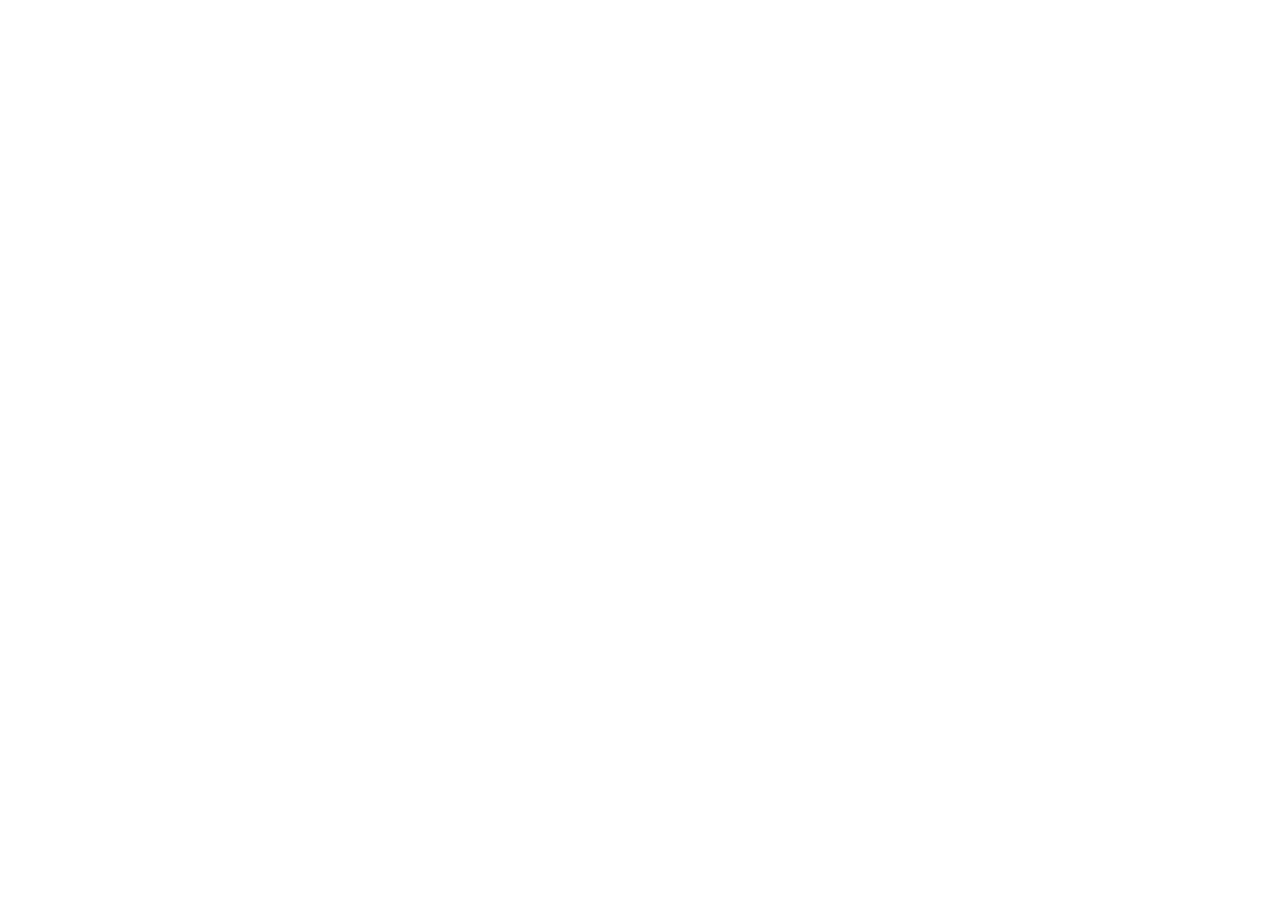
==== work/red1/pro1.html @ 50955917 "work 업로드" ====
<!DOCTYPE html>
<html lang="ko">
<head>
    <meta charset="UTF-8">
    <meta http-equiv="X-UA-Compatible" content="IE=edge">
    <meta name="viewport" content="width=device-width, initial-scale=1.0">
    <title>PROCESS</title>
</head>
<body>
    <div class="wrap">
        
    </div>
</body>
</html>
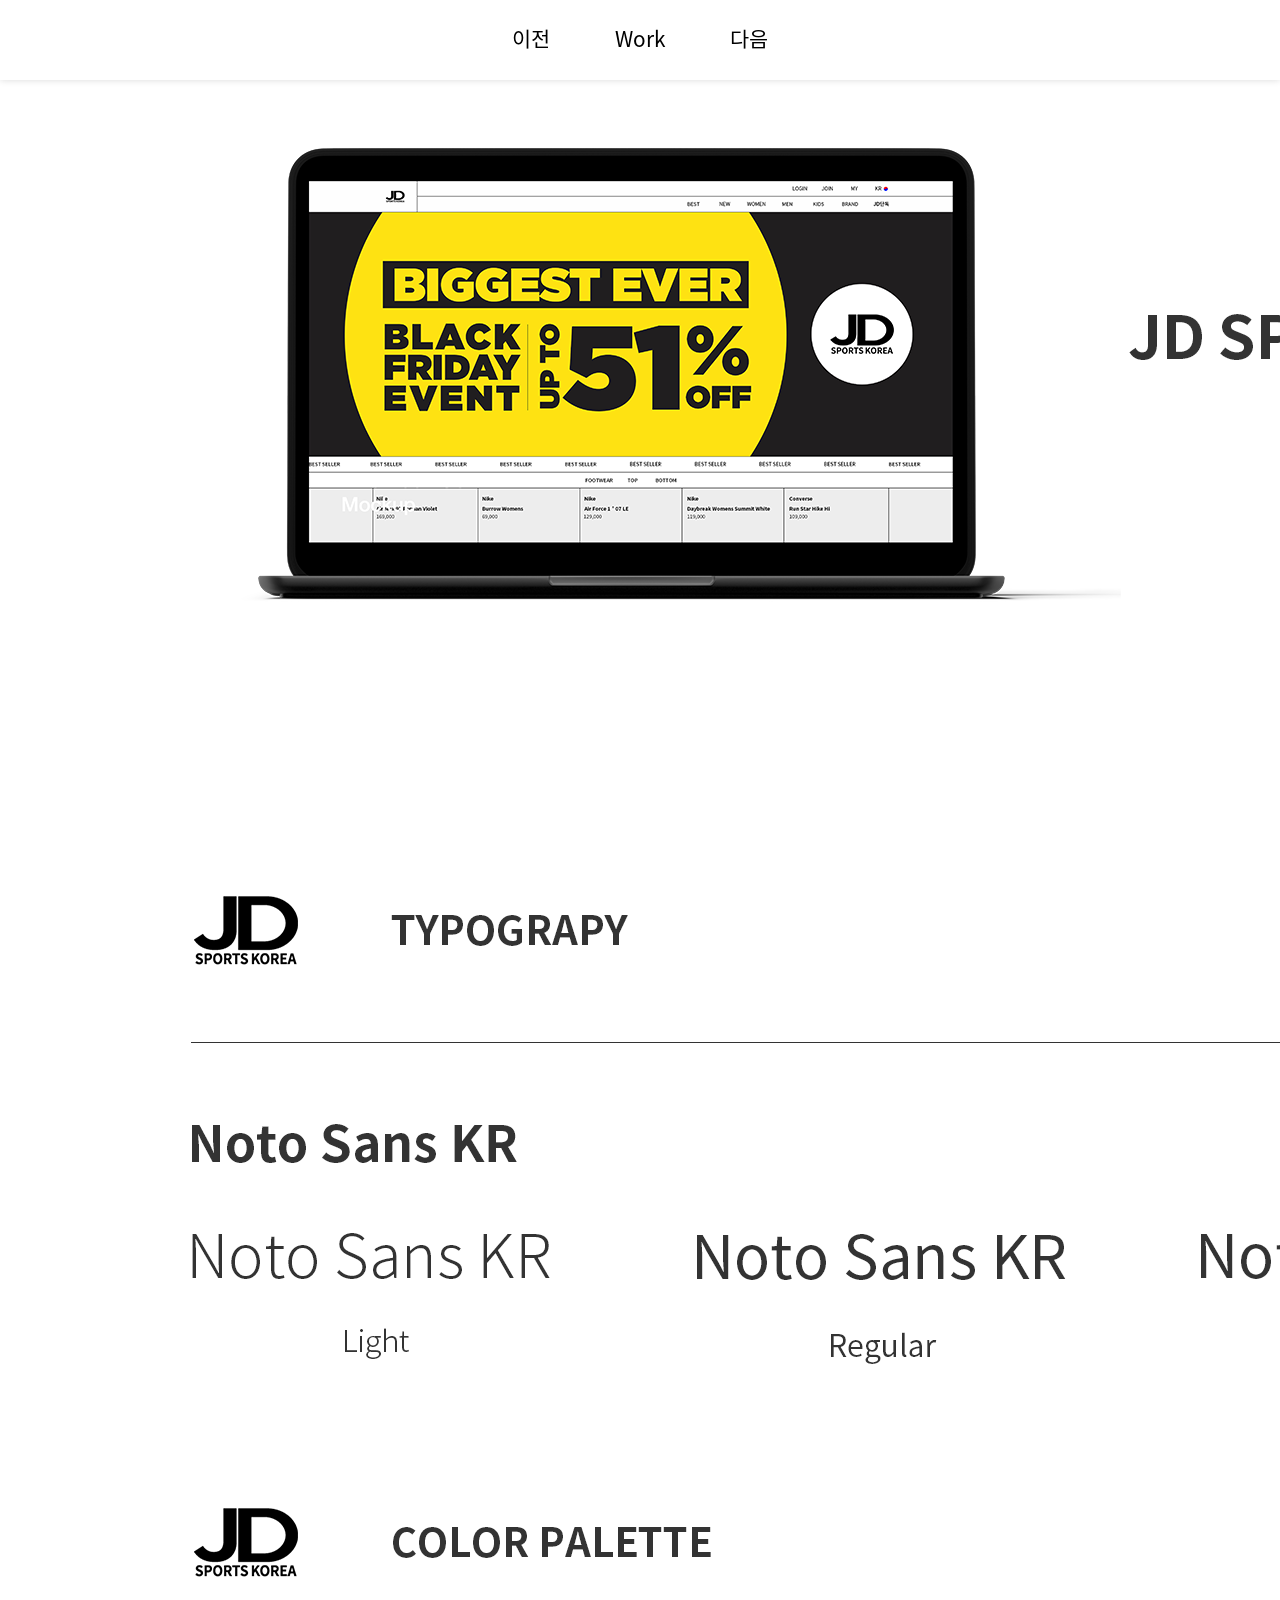
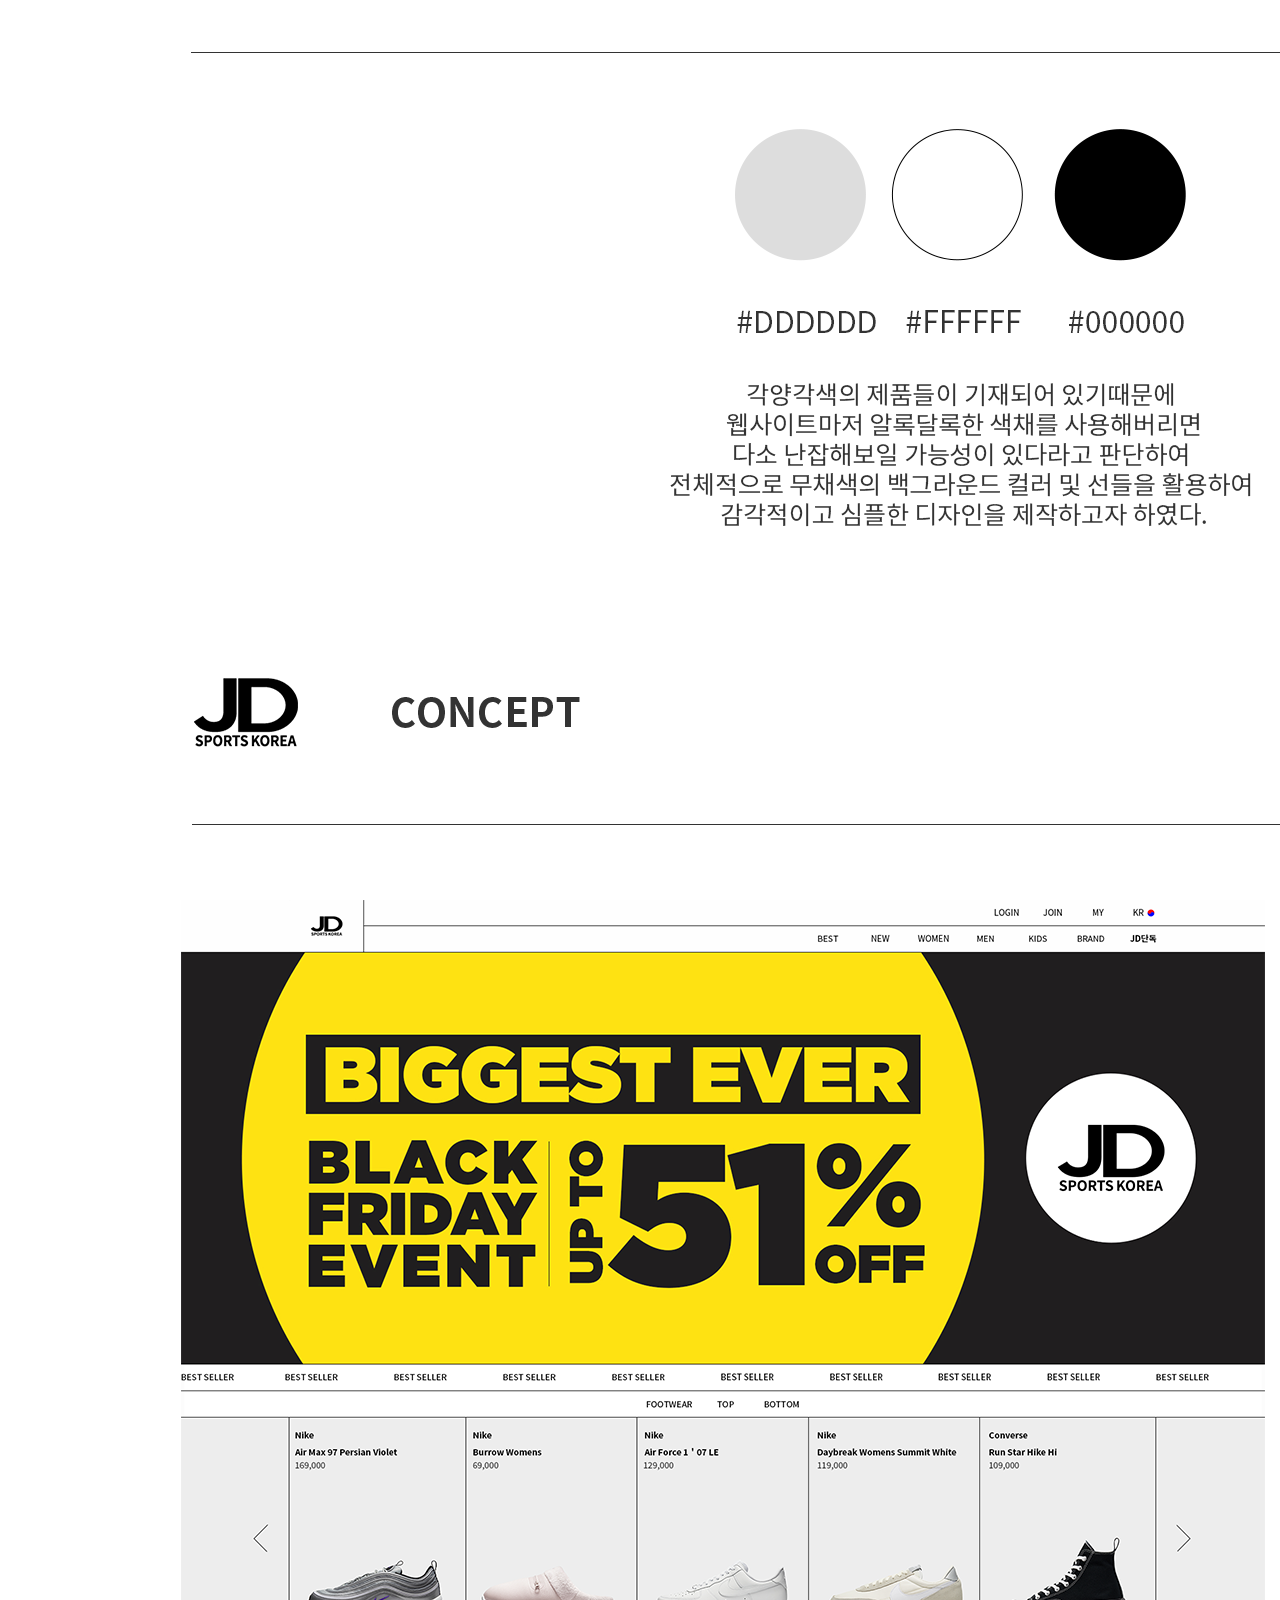
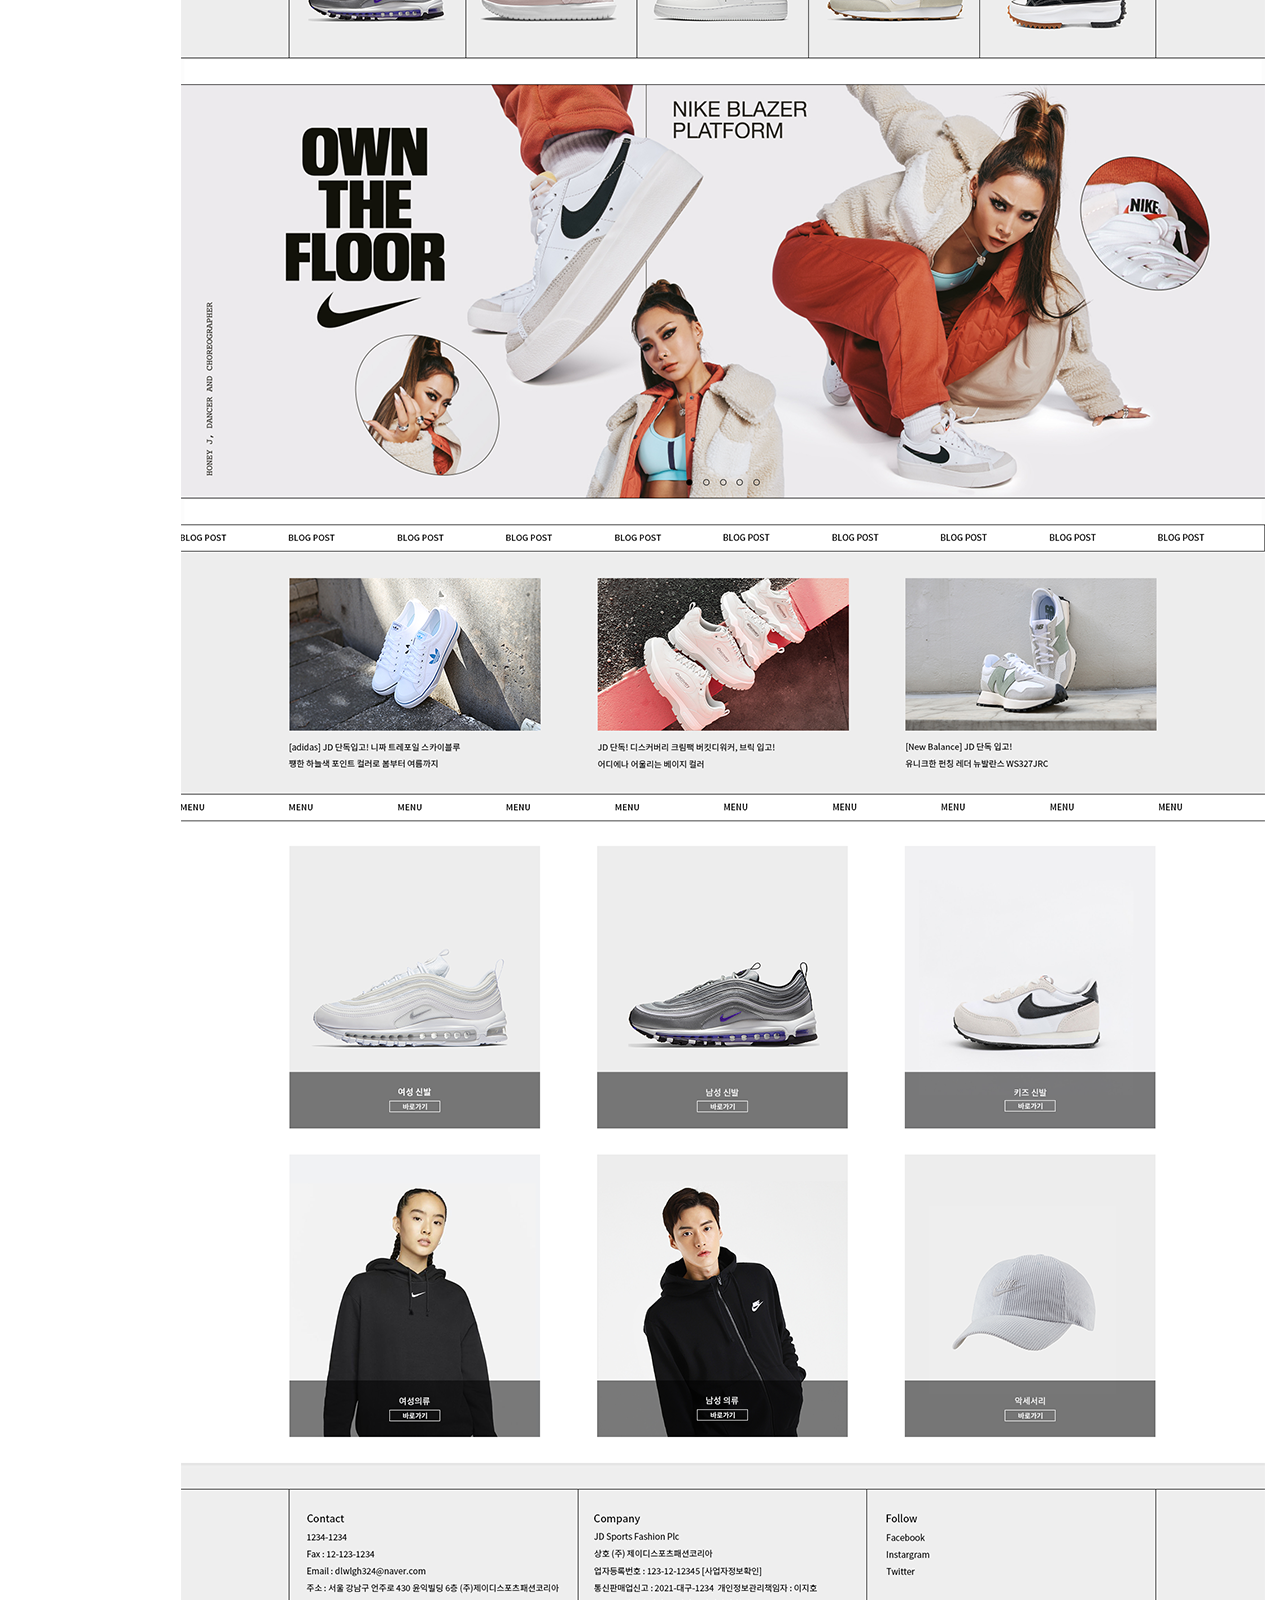
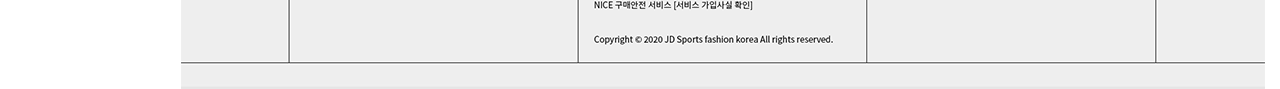
==== commit a9dfdee9: "포폴 6차 업로드 포폴 6차 업로드" ====
--- a/work/red1/pro1.html
+++ b/work/red1/pro1.html
@@ -1,14 +1,123 @@
 <!DOCTYPE html>
 <html lang="ko">
+
 <head>
     <meta charset="UTF-8">
     <meta http-equiv="X-UA-Compatible" content="IE=edge">
     <meta name="viewport" content="width=device-width, initial-scale=1.0">
-    <title>PROCESS</title>
+    <link href="../../js/aos/aos.css" rel="stylesheet">
+    <script src="../../js/aos/aos.js"></script>
+    <title>REDESIGN</title>
 </head>
+<style>
+    @import url('../../css/notosanskr/NotoSansKR.css');
+
+    * {
+        margin: 0;
+        padding: 0;
+        box-sizing: border-box;
+        outline-style: none;
+    }
+
+    a {
+        position: relative;
+        display: block;
+        color: #000;
+        text-decoration: none;
+    }
+
+    img {
+        border: 0;
+        vertical-align: middle;
+    }
+
+    body {
+        font-family: 'Noto Sans KR';
+        font-size: 1.3rem;
+        font-weight: 400;
+        color: #000;
+    }
+
+    .wrap {
+        position: relative;
+        display: block;
+    }
+
+    .container {
+        position: relative;
+        display: block;
+        width: 1920px;
+        margin: 0 auto;
+    }
+
+    .header {
+        position: fixed;
+        top: 0;
+        left: 0;
+        display: block;
+        width: 100%;
+        height: 5rem;
+        z-index: 999;
+        background-color: rgba(255, 255, 255, 0.9);
+        box-shadow: 0px 0px 7px 0px rgb(0 0 0 / 15%);
+    }
+
+    .header-bt {
+        position: absolute;
+        top: 50%;
+        left: 50%;
+        transform: translate(-50%, -50%);
+        display: flex;
+        width: 20rem;
+        align-items: center;
+        justify-content: space-around;
+    }
+
+    a:hover {
+        color: royalblue;
+    }
+
+    a::after {
+        content: '';
+        position: relative;
+        display: block;
+        width: 0;
+        height: 0.15rem;
+        background-color: rgb(205, 76, 245);
+        border-radius: 2rem;
+        transition: all 0.3s;
+    }
+
+    a:hover::after {
+        width: 100%;
+        background-color: rgb(133, 141, 247);
+    }
+</style>
+
+<script>
+    window.onload = function () {
+        AOS.init();
+    };
+</script>
+
 <body>
     <div class="wrap">
-        
+        <div class="container">
+            <header class="header">
+                <div class="header-bt">
+                    <a href="../red4/pro4.html">이전</a>
+                    <a href="red1.html">Work</a>
+                    <a href="../red2/pro2.html">다음</a>
+                </div>
+            </header>
+            <img src="pro1.png" alt="이미지">
+            <img src="pro2.png" alt="이미지" data-aos="fade-up">
+            <img src="pro3.png" alt="이미지" data-aos="fade-up">
+            <img src="pro4.png" alt="이미지" data-aos="fade-up">
+            <img src="pro5.png" alt="이미지" data-aos="fade-up">
+            <img src="pro6.png" alt="이미지">
+        </div>
     </div>
 </body>
+
 </html>
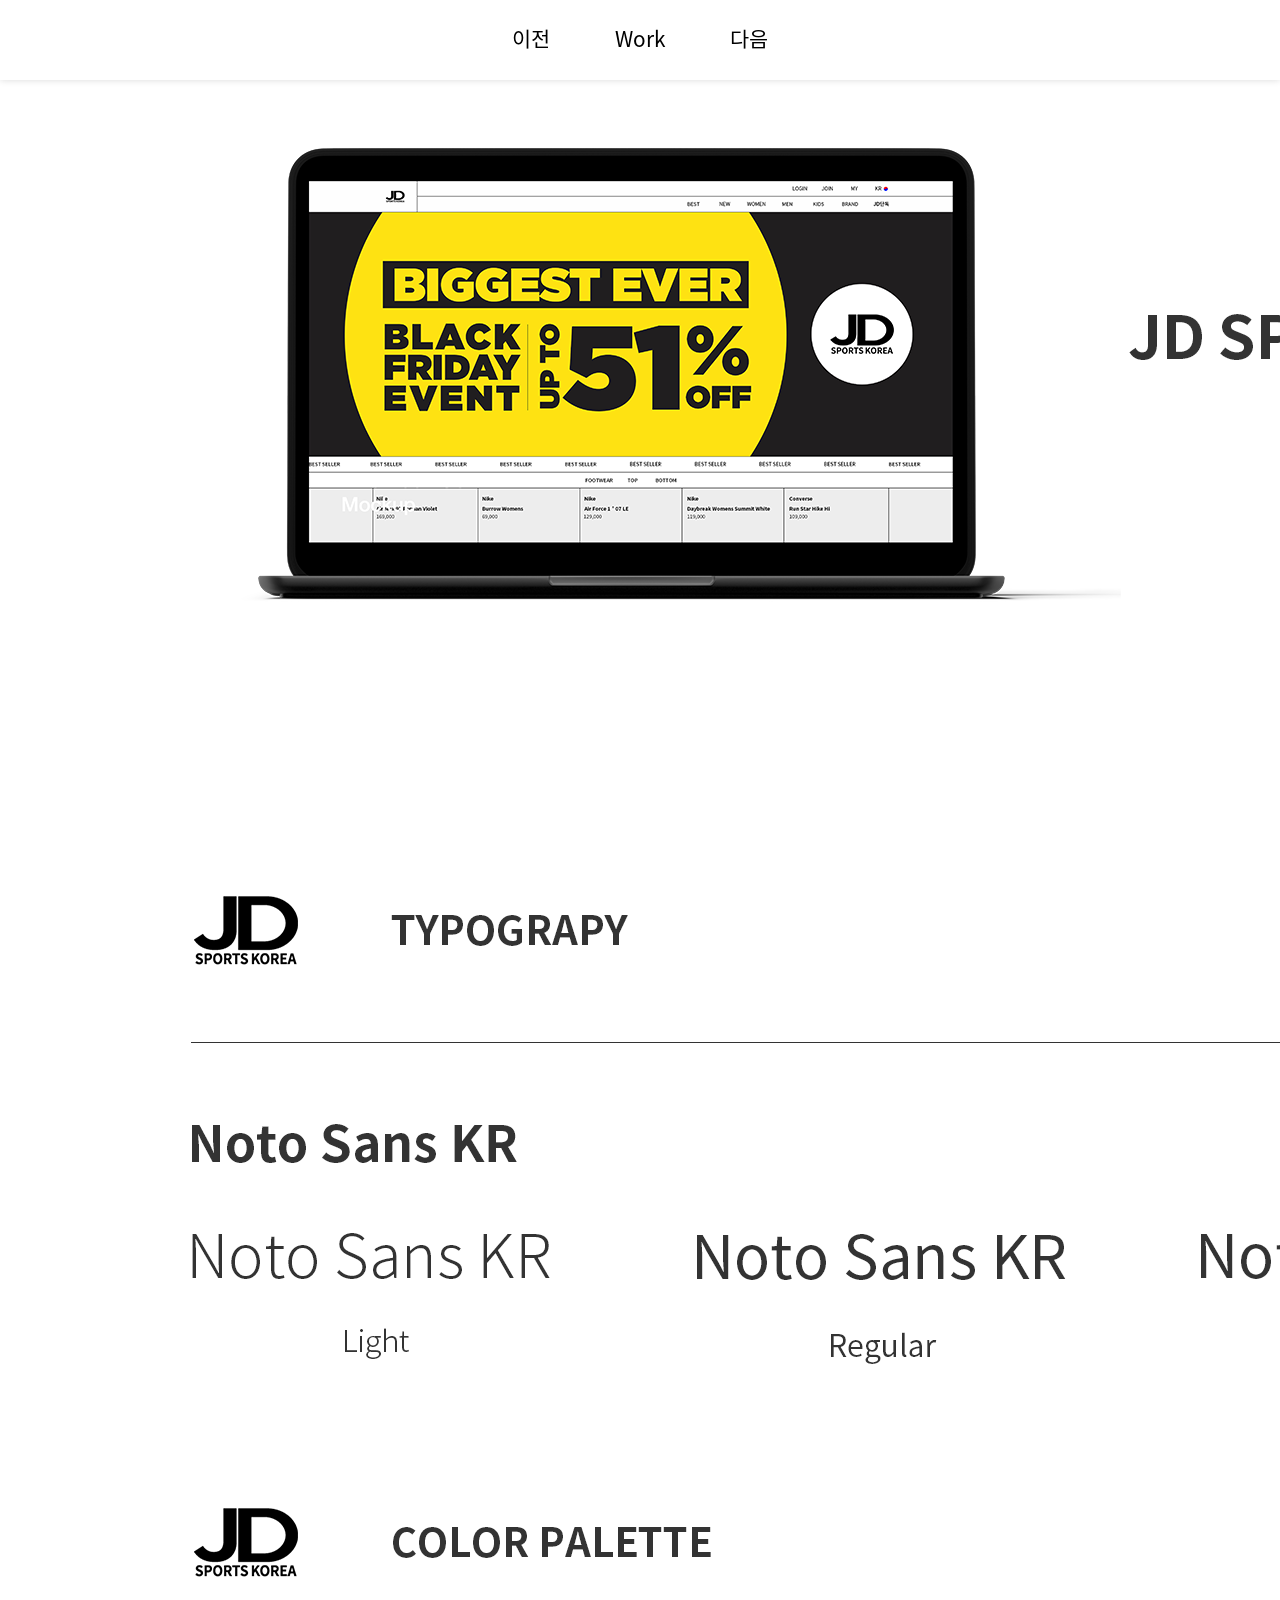
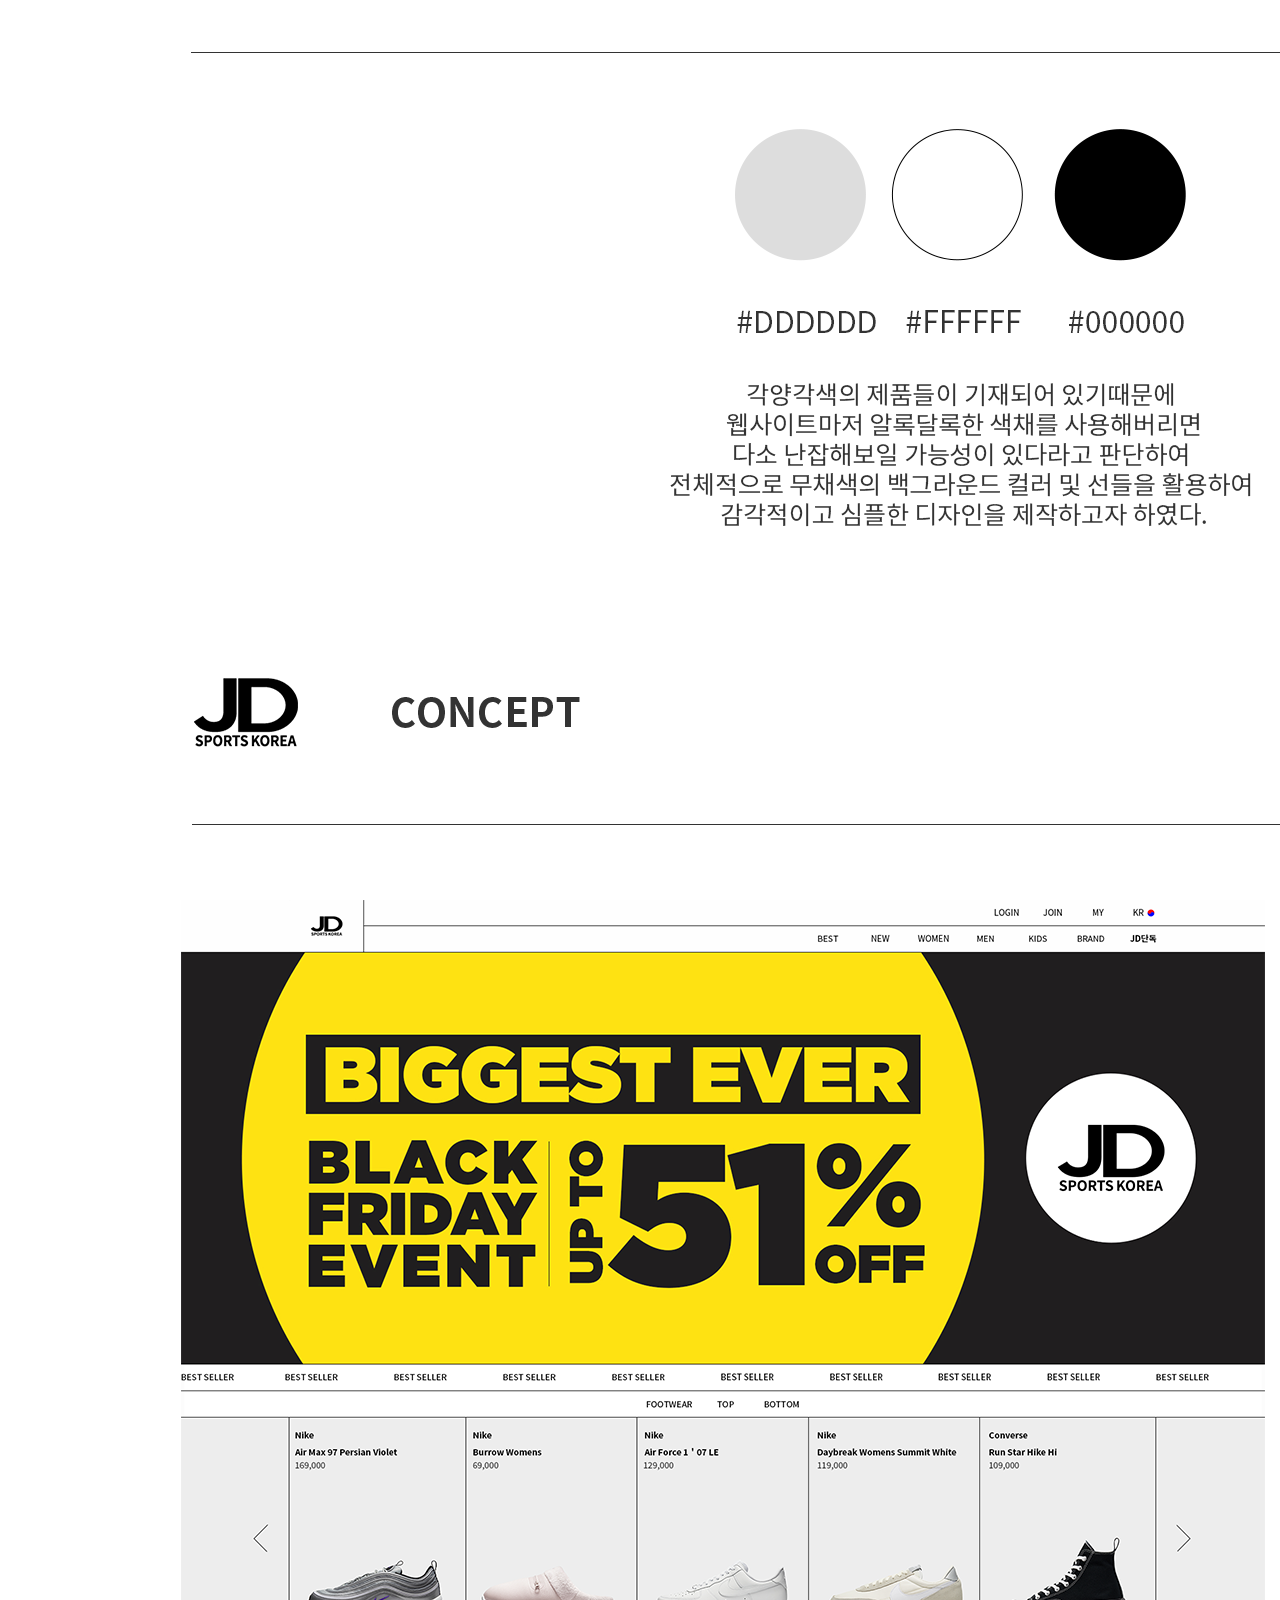
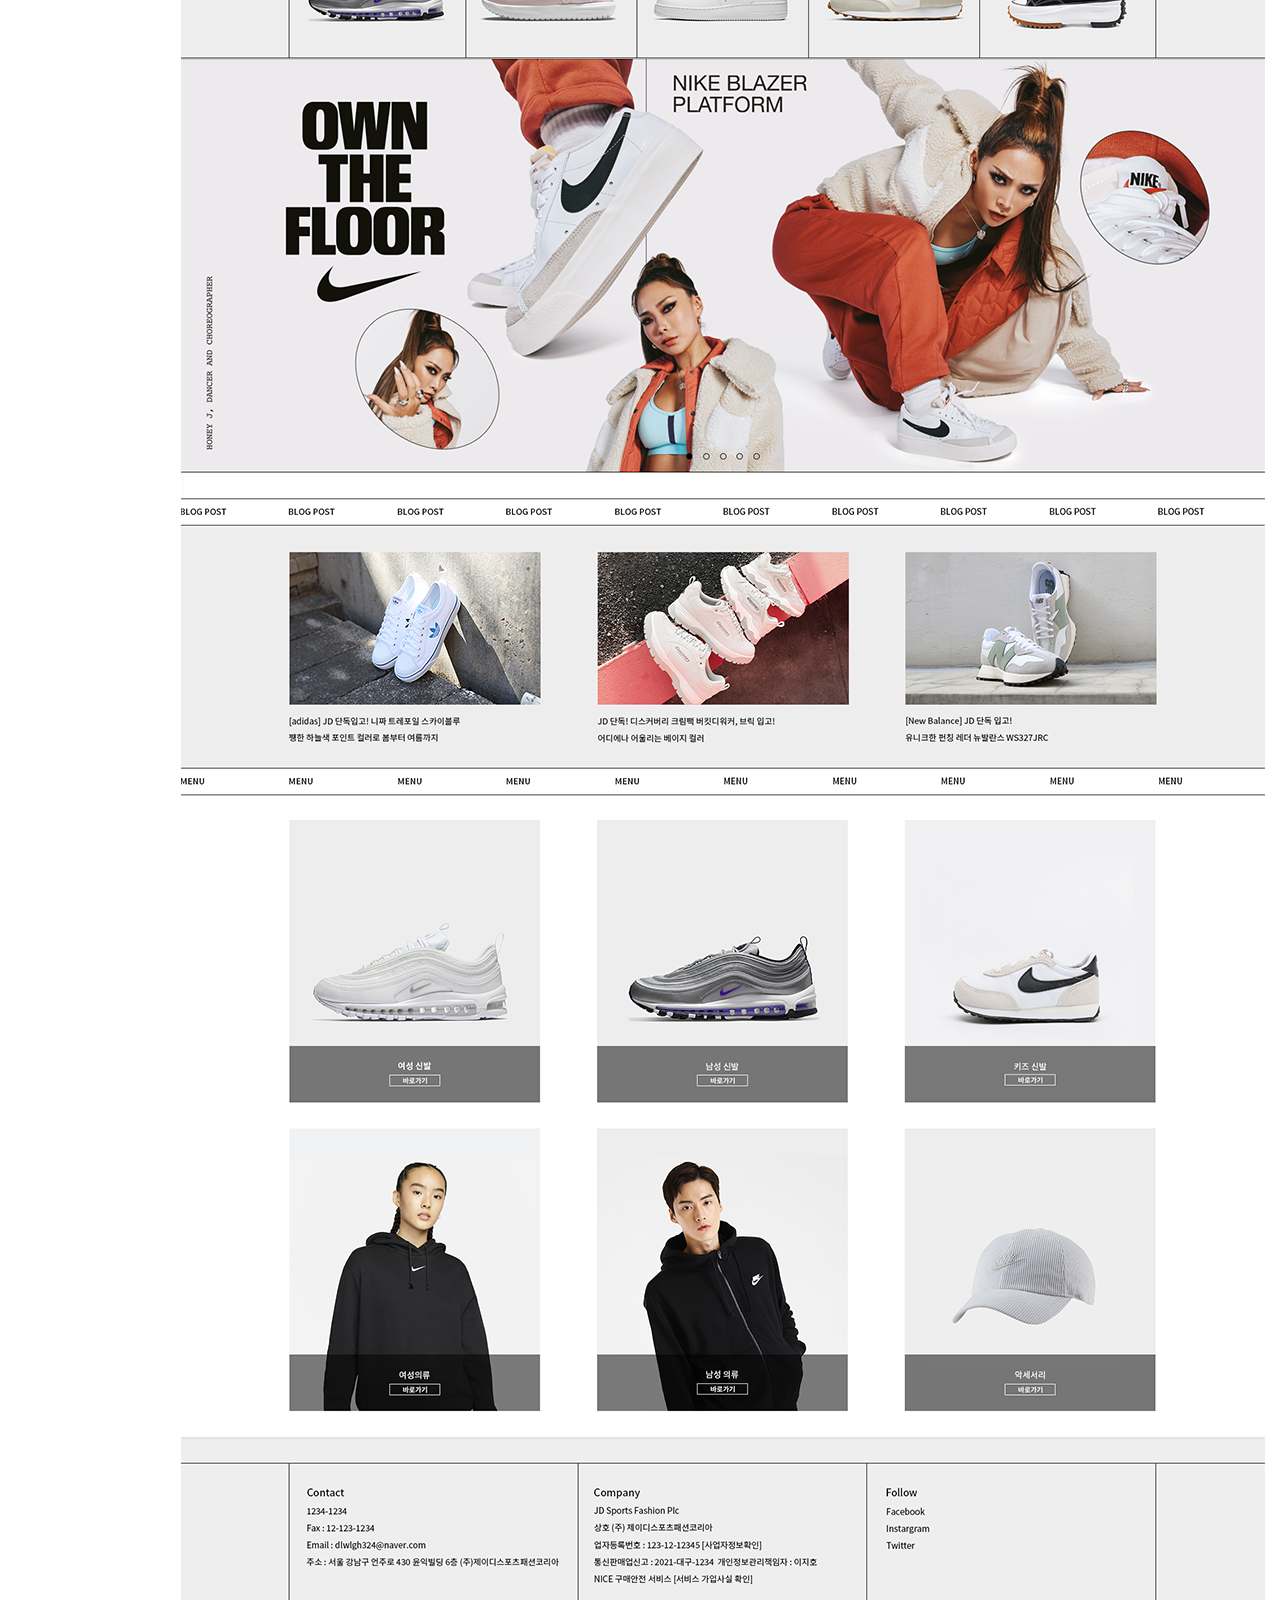
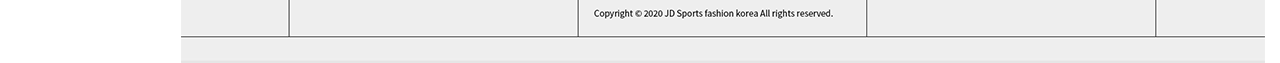
==== commit 404b28fc: "6차 포폴 업로드 6차 포폴 업로드" ====
--- a/work/red1/pro1.html
+++ b/work/red1/pro1.html
@@ -7,7 +7,7 @@
     <meta name="viewport" content="width=device-width, initial-scale=1.0">
     <link href="../../js/aos/aos.css" rel="stylesheet">
     <script src="../../js/aos/aos.js"></script>
-    <title>REDESIGN</title>
+    <title>PROCESS</title>
 </head>
 <style>
     @import url('../../css/notosanskr/NotoSansKR.css');
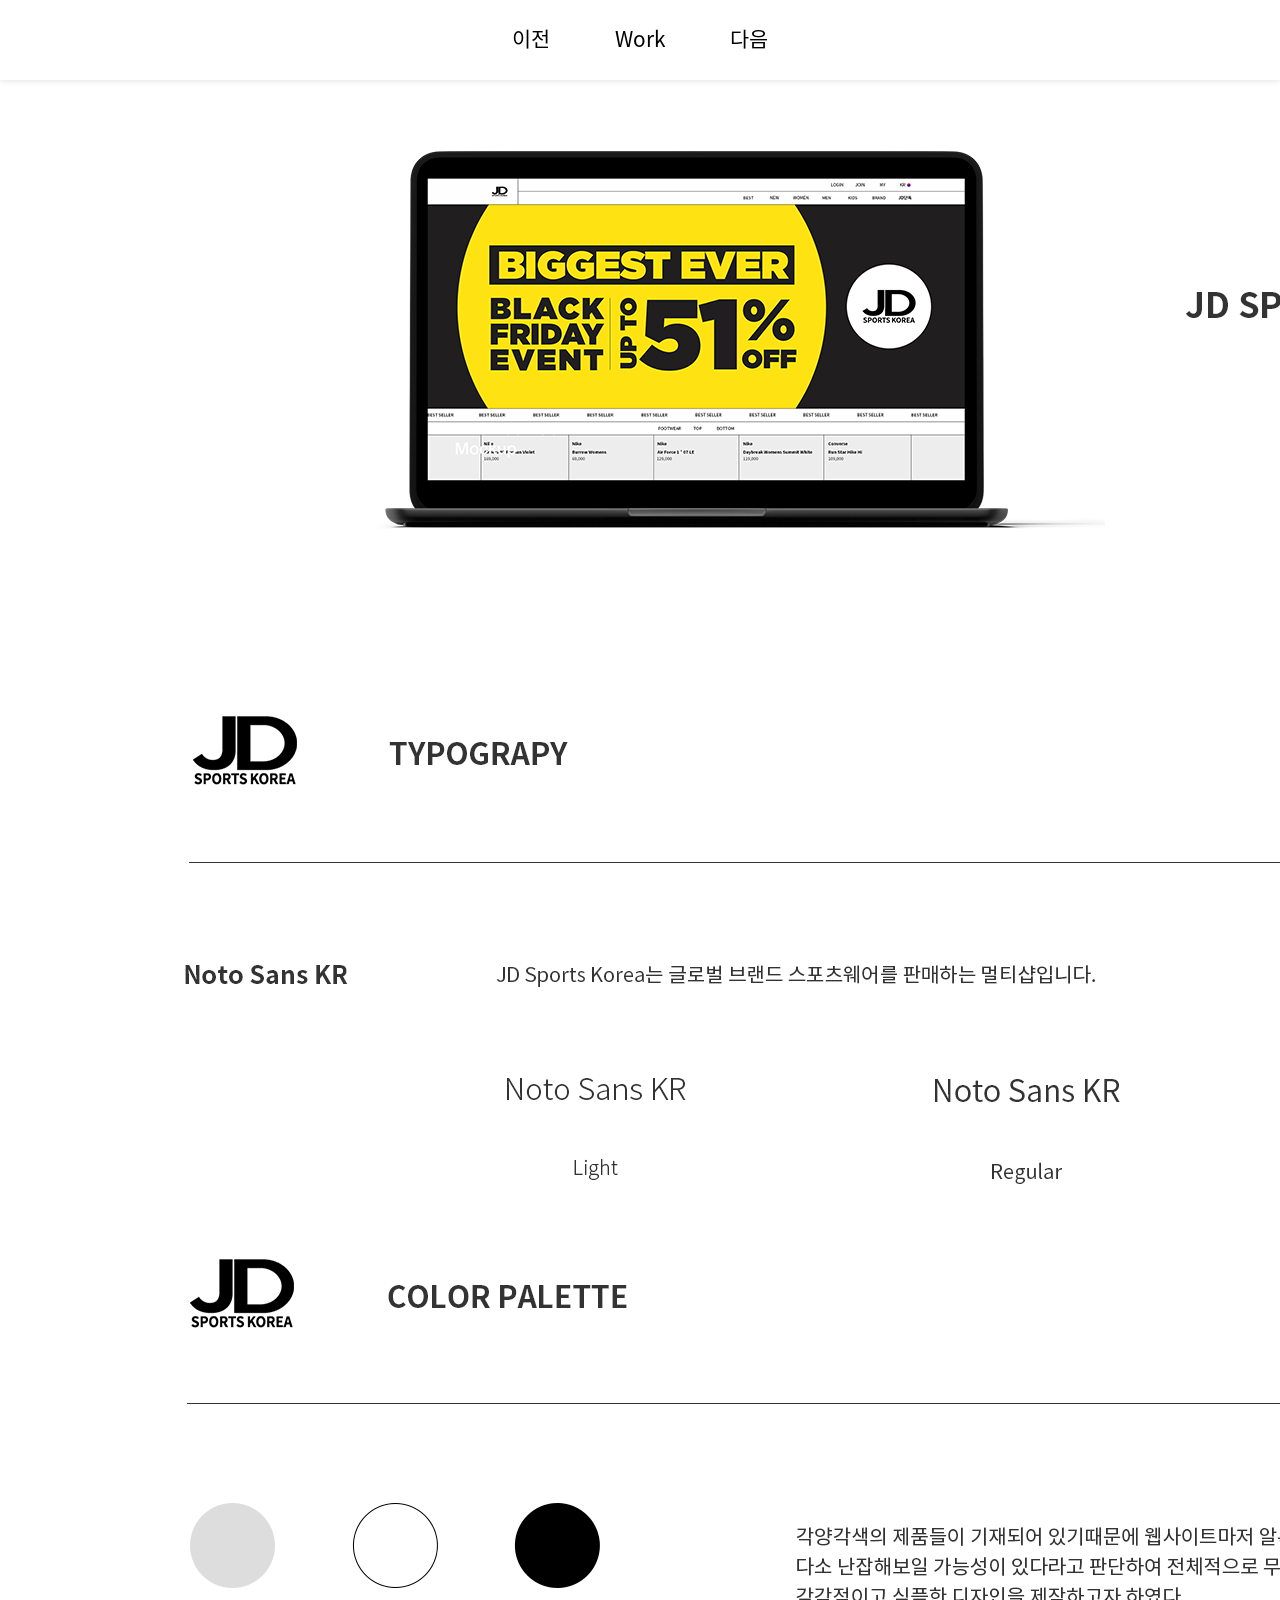
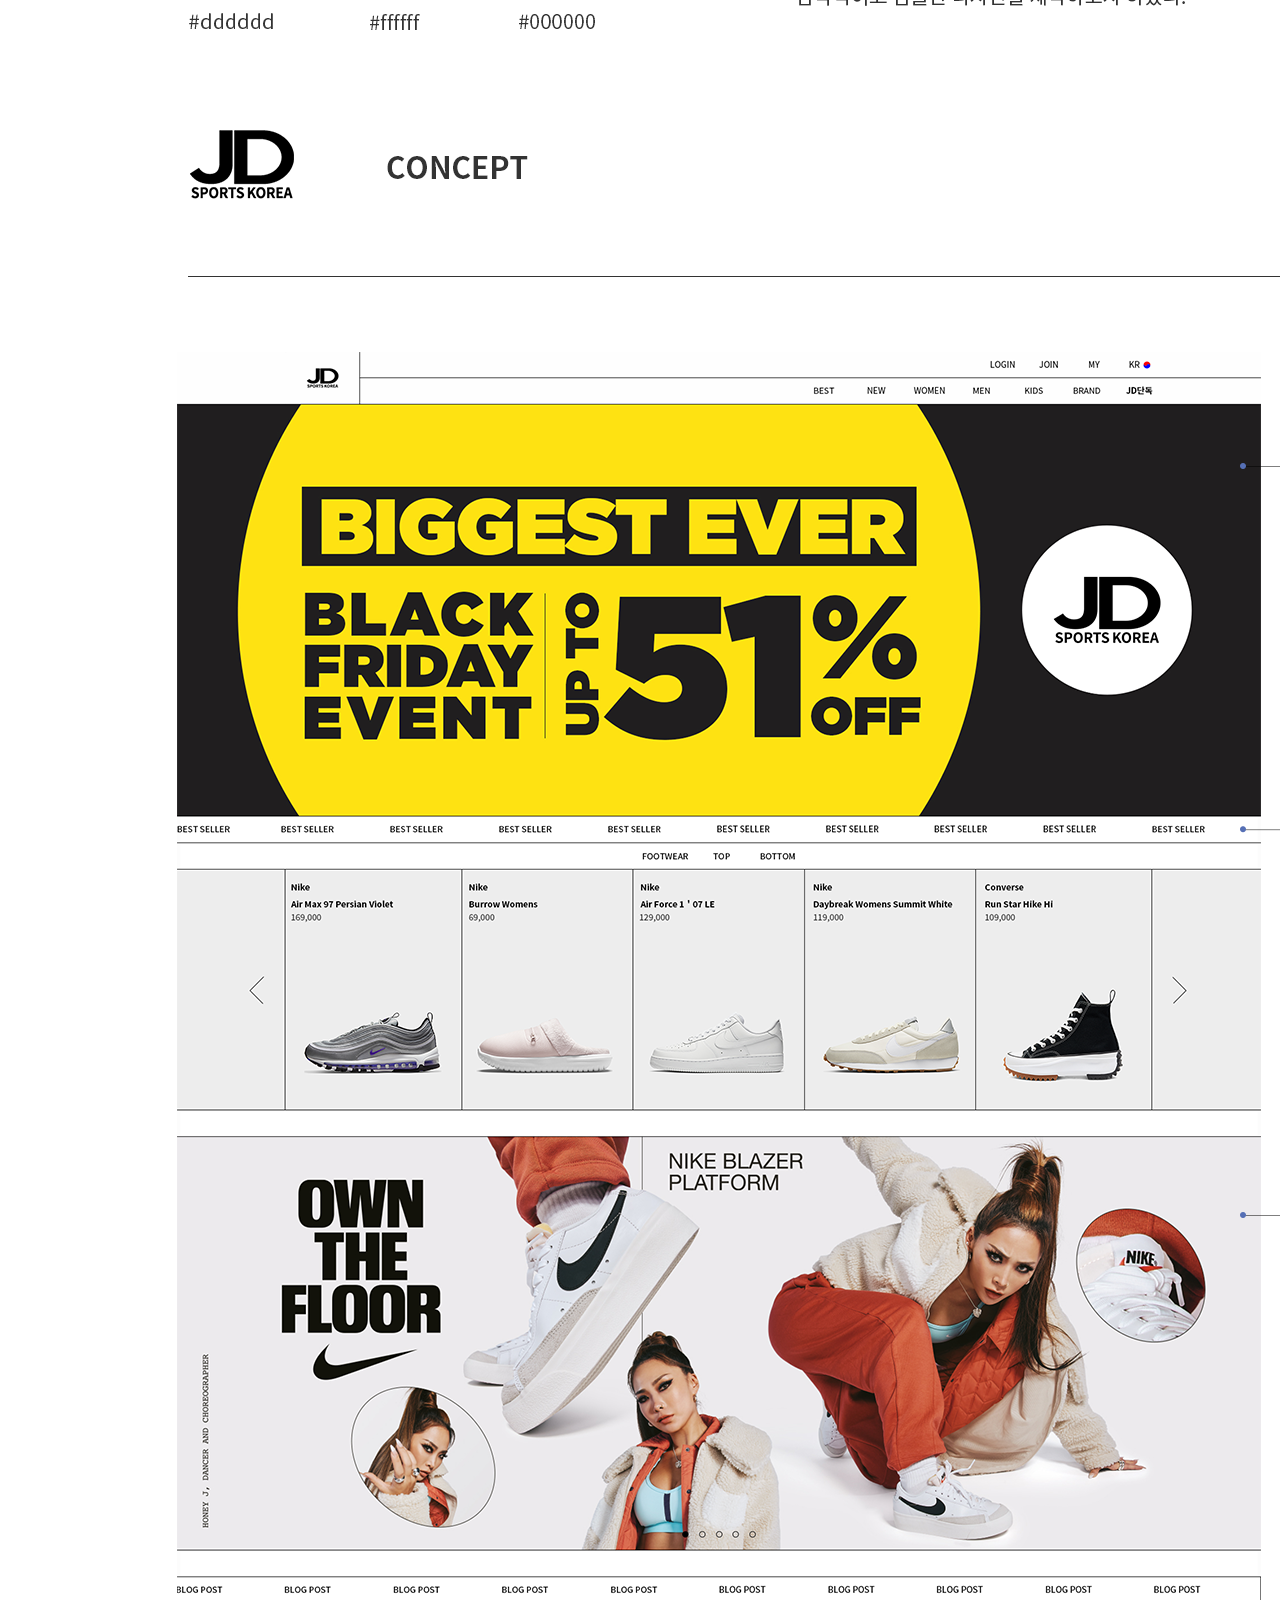
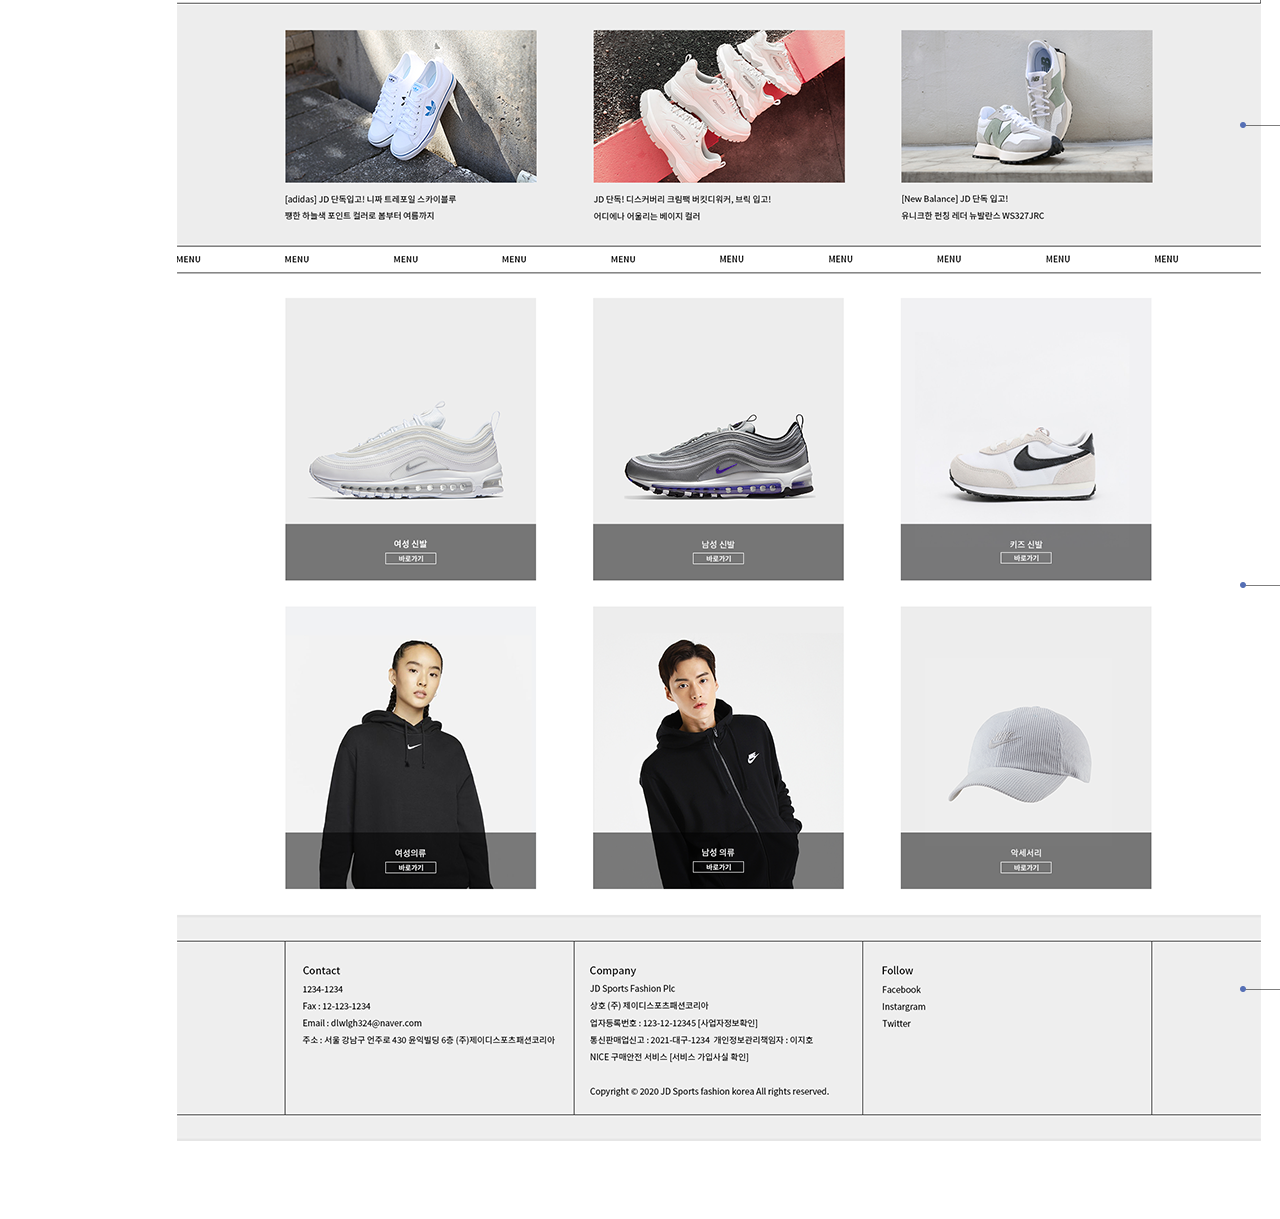
==== commit ef2c208f: "포트폴리오 7차 업로드 포트폴리오 7차 업로드" ====
--- a/work/red1/pro1.html
+++ b/work/red1/pro1.html
@@ -110,12 +110,7 @@
                     <a href="../red2/pro2.html">다음</a>
                 </div>
             </header>
-            <img src="pro1.png" alt="이미지">
-            <img src="pro2.png" alt="이미지" data-aos="fade-up">
-            <img src="pro3.png" alt="이미지" data-aos="fade-up">
-            <img src="pro4.png" alt="이미지" data-aos="fade-up">
-            <img src="pro5.png" alt="이미지" data-aos="fade-up">
-            <img src="pro6.png" alt="이미지">
+            <img src="pro.png" alt="프로세스">
         </div>
     </div>
 </body>
